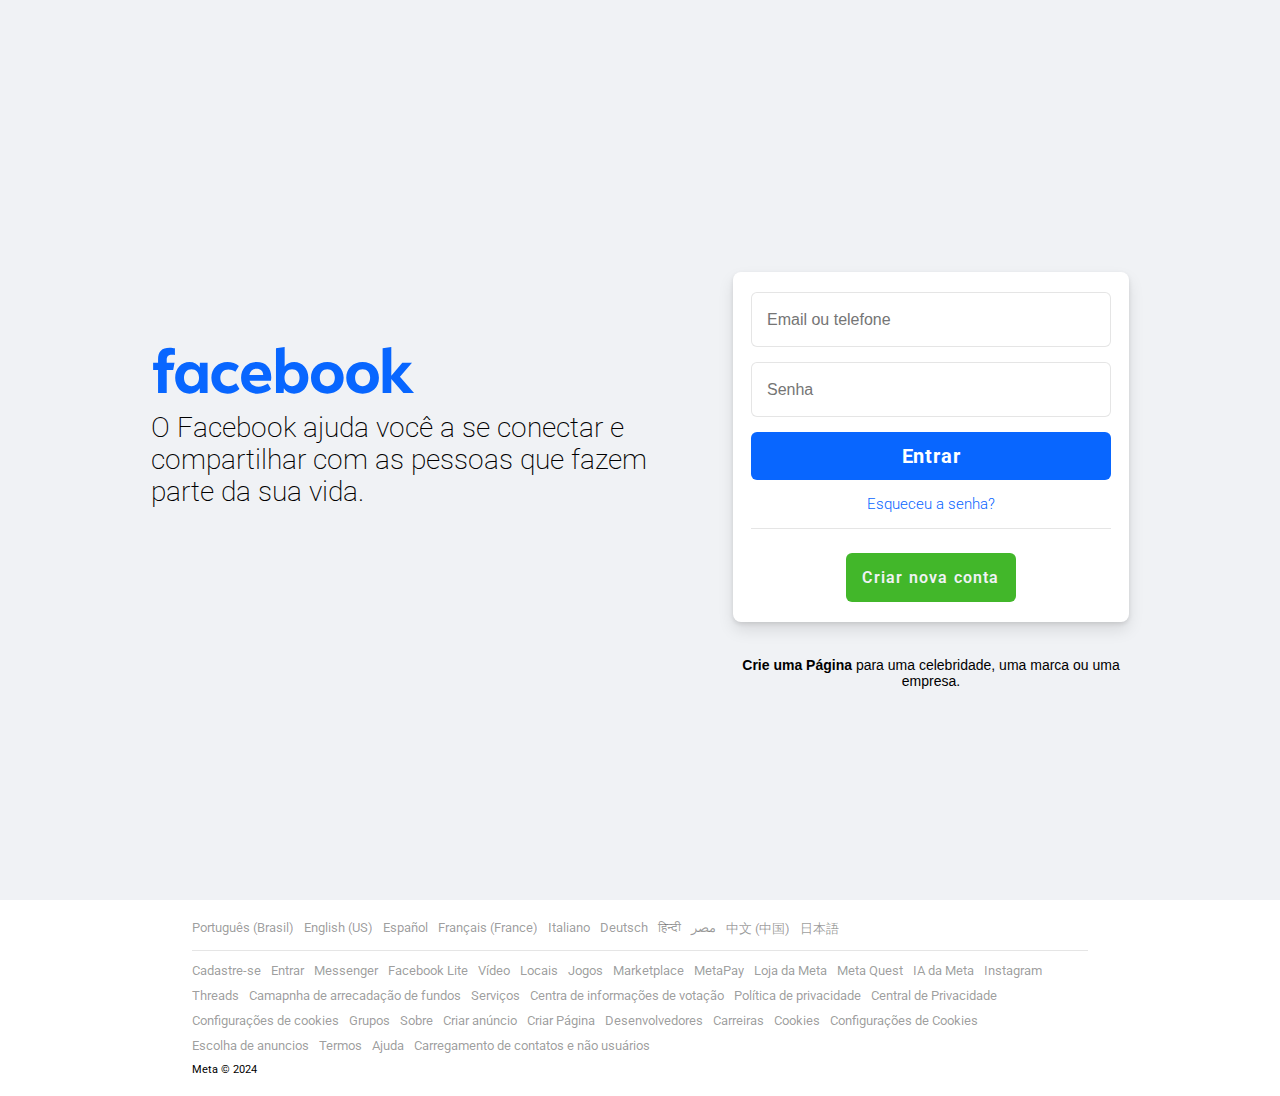
==== exercicios/loginFB/index.html @ f98fb605 "conteúdos e exercícios de html e css" ====
<!DOCTYPE html>
<html lang="pt-br">

<head>
    <meta charset="UTF-8">
    <meta name="viewport" content="width=device-width, initial-scale=1.0">

    <link rel="shortcut icon" href="imagens/icons8-facebook-novo-16.png" type="image/x-icon">

    <link rel="stylesheet" href="css/style.css">

    <title>Facebook - entre ou cadastre-se</title>
</head>

<body>
    <main>
        <section class="content">
            <section class="mensagem">
                <div class="logo">
                    <img src="./imagens/facebook-logo.svg" alt="facebook-logo" class="facebook-logo">
                </div>
                <h2 class="facebook-msg">O Facebook ajuda você a se conectar e compartilhar com as pessoas que fazem
                    parte da sua vida.</h2>

            </section>
            <section class="login">
                <div class="login-form">
                    <form action="">
                        <input type="text" name="" id="" placeholder="Email ou telefone">
                        <input type="password" name="" id="" placeholder="Senha">
                        <input type="button" value="Entrar">
                        
                    </form>
                    <div class="esqueceu-a-senha">
                        <a href="#">Esqueceu a senha?</a>
                    </div>
                    <div class="line"></div>
                    <div class="nova-conta">
                        <a href="#" type="button" class="nova-conta-btn">Criar nova conta</a>
                    </div>
                </div>
                <div class="sugestao">
                    <a href="#"><strong>Crie uma Página</strong></a> para uma celebridade, uma marca ou uma empresa.</a>
                </div>
            </section>
        </section>
    </main>
    <footer>
        <div class="conteudo-rodape">
            <div class="idiomas">
                <a href="#">Português (Brasil)</a>
                <a href="#">English (US)</a>
                <a href="#">Español</a>
                <a href="#">Français (France)</a>
                <a href="#">Italiano</a>
                <a href="#">Deutsch</a>
                <a href="#">हिन्दी</a>
                <a href="#">مصر</a>
                <a href="#">中文    (中国)</a>
                <a href="#">日本語</a>
                <a href="#" type="button"></a>
            </div>
            <div class="linha-rodape"></div>
            <div class="menu-rodape">
                <a href="#">Cadastre-se</a>
                <a href="#">Entrar</a>
                <a href="#">Messenger</a>
                <a href="#">Facebook Lite</a>
                <a href="#">Vídeo</a>
                <a href="#">Locais</a>
                <a href="#">Jogos</a>
                <a href="#">Marketplace</a>
                <a href="#">MetaPay</a>
                <a href="#">Loja da Meta</a>
                <a href="#">Meta Quest</a>
                <a href="#">IA da Meta</a>
                <a href="#">Instagram</a>
                <a href="#">Threads</a>
                <a href="#">Camapnha de arrecadação de fundos</a>
                <a href="#">Serviços</a>
                <a href="#">Centra de informações de votação</a>
                <a href="#">Política de privacidade</a>
                <a href="#">Central de Privacidade</a>
                <a href="#">Configurações de cookies</a>
                <a href="#">Grupos</a>
                <a href="#">Sobre</a>
                <a href="#">Criar anúncio</a>
                <a href="#">Criar Página</a>
                <a href="#">Desenvolvedores</a>
                <a href="#">Carreiras</a>
                <a href="#">Cookies</a>
                <a href="#">Configurações de Cookies</a>
                <a href="#">Escolha de anuncios</a>
                <a href="#">Termos</a>
                <a href="#">Ajuda</a>
                <a href="#">Carregamento de contatos e não usuários</a> 
            </div>
            <div class="copyright">
                <p>Meta © 2024</p>
            </div>
        </div>
    </footer>
</body>

</html>
---- exercicios/loginFB/css/style.css ----
@import url("https://fonts.googleapis.com/css2?family=Roboto&display=swap");
:root {
	--color-1: #f0f2f5;
	--color-2: #0866ff;
	--color-3: #42b72a;
	--color-4: #ffffff;
	--color-5: #000000;

	--color-5-rbga-1: rgba(0, 0, 0, 0.1);
	--color-5-rgba-2: rgba(0, 0, 0, 0.2);
	--color-5-rgba-4: rgba(0, 0, 0, 0.4);
	--color-3-hover: #379e22;
}

* {
	margin: 0;
	padding: 0;
	box-sizing: border-box;
}

body {
	background-color: var(--color-1);
	width: 100%;
	display: flex;
	flex-direction: column;
	justify-content: space-around;
	height: auto;
}
main {
	height: 100vh;
	display: flex;
	align-items: center;
	justify-content: center;
}

.content{
	width: 980px;
	display: flex;
	justify-content: space-around;
	align-items: center;
	flex-wrap: wrap;
	gap: 80px;
	padding-bottom: 40px;
}

.mensagem {
	display: flex;
	flex-direction: column;
	gap: 13px;
	width: 500px;
	padding-bottom: 8px;
}

.facebook-logo {
	height: 106px;
	margin: -28px;
}

.facebook-msg{
	font-size: 28px;
	line-height: 32px;
	font-family: "Roboto", Calibri, sans-serif;
	font-weight: 200;
	font-style: normal;
	width: 500px;
	
}
.login {
	width: 396px;
	height: 456px;
	display: flex;
	flex-direction: column;
	gap: 15px;
	
}
.login-form {
	display: flex;
	flex-direction: column;
	align-items: center;
	gap: 15px;
	background-color: var(--color-4);
	margin-top: 70px;
	padding: 20px;
	border-radius: 8px;
	width: 396px;
	box-shadow: 0 2px 4px var(--color-5-rbga-1), 0 8px 16px var(--color-5-rbga-1);
}

form {
	display: flex;
	flex-direction: column;
	align-items: center;
	gap: 15px;
}

form input{
	width: 360px;
	height: 55px;
	font-size: 16px;
	border-radius: 6px;
	border: 1.9px solid var(--color-5-rbga-1);
}
form input[type="text"], input[type="password"]{
	padding-left: 15px;
}

form input:focus{
	outline: none;
	border: 1.9px solid var(--color-2);
}
form input:focus::placeholder{
	color: var(--color-5-rgba-2);
}

form input[type="button"]{
	height: 48px;
	background-color: var(--color-2);
	color: var(--color-4);
	font-family: 'Roboto', Calibri, sans-serif;
	font-size: 20px;
	font-weight: bold;
	letter-spacing: 0.8px;
	border: none;
	cursor: pointer;
	text-align: center;

}
.esqueceu-a-senha > a{
	text-decoration: none;
	color: var(--color-2);
	font-family: 'Roboto', Calibri, sans-serif;
	font-size: 11pt;
	font-weight: 300;
}

.line{
	width: 360px;
	height: 1px;
	background-color: var(--color-5-rbga-1);
	
}
.nova-conta{
	margin-top: 10px;

}
.nova-conta-btn{
	background-color: var(--color-3);
	color: var(--color-1);
	text-decoration: none;
	border: none;
    border-radius: 6px;
    padding: 15px 16px;
	font-family: 'Roboto', Calibri, sans-serif;
	letter-spacing: 1.2px;
	font-size: 12pt;
	font-weight: 600;
    line-height: 48px;
}

.nova-conta-btn:hover{
	background-color: var(--color-3-hover);
}
.sugestao{
	margin-top: 20px;
	font-family: "Arial", sans-serif;
	font-size: 10.5pt;
	text-align: center;

}
.sugestao > a{
	color: var(--color-5);
	text-decoration: none;
    
}

footer{
	width: 100%;
	background-color: var(--color-4);
	display: flex;
	flex-direction: column;
	align-items: center;
	padding: 20px 0;
	font-family: "Roboto", sans-serif;
	font-size: 10pt;
}

.conteudo-rodape{
	display: flex;
	flex-direction: column;
	align-items: flex-start;
	width: 70%;
}
.idiomas, .menu-rodape{
	display: flex;
	flex-flow: row wrap;
	gap: 10px;
}
.idiomas a, .menu-rodape a {
	color: var(--color-5-rgba-4);
	text-decoration: none;
}
.linha-rodape{
	background-color: var(--color-5-rbga-1);
	width: 100%;
	height: 1px;
	margin: 12px 0;
}

.copyright{
	font-size: 8pt;
	margin-top: 10px;
}
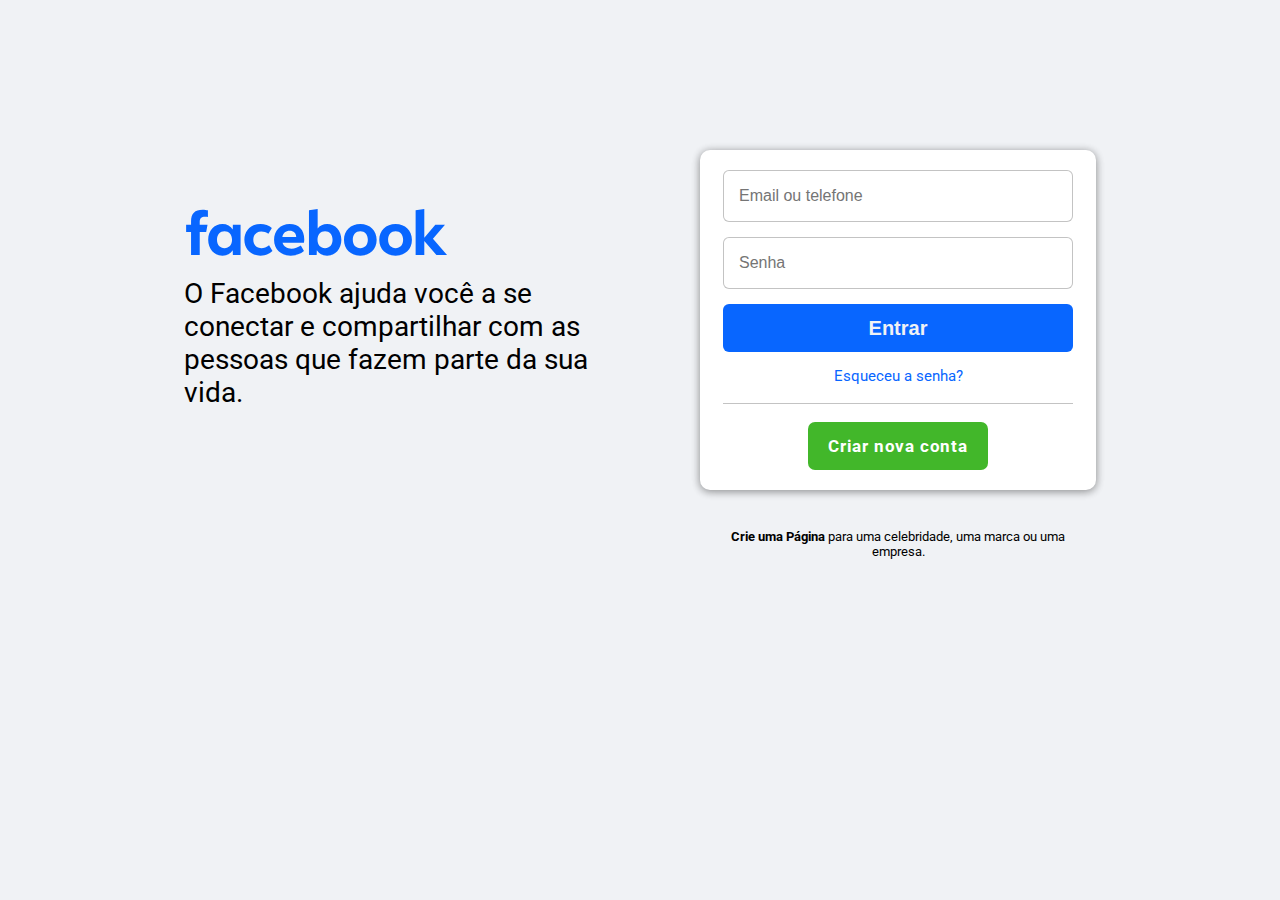
==== commit 2e866b22: "projeto facebook" ====
--- a/exercicios/loginFB/index.html
+++ b/exercicios/loginFB/index.html
@@ -14,90 +14,36 @@
 
 <body>
     <main>
-        <section class="content">
+        <section class="container">
             <section class="mensagem">
-                <div class="logo">
+               <div class="logo">
                     <img src="./imagens/facebook-logo.svg" alt="facebook-logo" class="facebook-logo">
                 </div>
-                <h2 class="facebook-msg">O Facebook ajuda você a se conectar e compartilhar com as pessoas que fazem
-                    parte da sua vida.</h2>
-
+                <p>O Facebook ajuda você a se conectar e compartilhar com as pessoas que fazem parte da sua vida.</p>
             </section>
             <section class="login">
                 <div class="login-form">
                     <form action="">
-                        <input type="text" name="" id="" placeholder="Email ou telefone">
-                        <input type="password" name="" id="" placeholder="Senha">
-                        <input type="button" value="Entrar">
-                        
+                        <input type="text" name="" id="email" placeholder="Email ou telefone">
+                        <input type="password" name="" id="senha" placeholder="Senha">
+                        <input type="button" id="entrar" value="Entrar">
+                        <a href="#" class="esqueceu-senha">Esqueceu a senha?</a>
+                        <div class="linha"></div>
+                        <a href="#" type="button" class="nova-conta-btn">Criar nova conta</a>
                     </form>
-                    <div class="esqueceu-a-senha">
-                        <a href="#">Esqueceu a senha?</a>
-                    </div>
-                    <div class="line"></div>
-                    <div class="nova-conta">
-                        <a href="#" type="button" class="nova-conta-btn">Criar nova conta</a>
-                    </div>
                 </div>
                 <div class="sugestao">
-                    <a href="#"><strong>Crie uma Página</strong></a> para uma celebridade, uma marca ou uma empresa.</a>
+                    <a href="#"><strong>Crie uma Página</strong></a> para uma celebridade, uma marca ou uma empresa.
                 </div>
             </section>
         </section>
+
     </main>
     <footer>
         <div class="conteudo-rodape">
-            <div class="idiomas">
-                <a href="#">Português (Brasil)</a>
-                <a href="#">English (US)</a>
-                <a href="#">Español</a>
-                <a href="#">Français (France)</a>
-                <a href="#">Italiano</a>
-                <a href="#">Deutsch</a>
-                <a href="#">हिन्दी</a>
-                <a href="#">مصر</a>
-                <a href="#">中文    (中国)</a>
-                <a href="#">日本語</a>
-                <a href="#" type="button"></a>
-            </div>
-            <div class="linha-rodape"></div>
-            <div class="menu-rodape">
-                <a href="#">Cadastre-se</a>
-                <a href="#">Entrar</a>
-                <a href="#">Messenger</a>
-                <a href="#">Facebook Lite</a>
-                <a href="#">Vídeo</a>
-                <a href="#">Locais</a>
-                <a href="#">Jogos</a>
-                <a href="#">Marketplace</a>
-                <a href="#">MetaPay</a>
-                <a href="#">Loja da Meta</a>
-                <a href="#">Meta Quest</a>
-                <a href="#">IA da Meta</a>
-                <a href="#">Instagram</a>
-                <a href="#">Threads</a>
-                <a href="#">Camapnha de arrecadação de fundos</a>
-                <a href="#">Serviços</a>
-                <a href="#">Centra de informações de votação</a>
-                <a href="#">Política de privacidade</a>
-                <a href="#">Central de Privacidade</a>
-                <a href="#">Configurações de cookies</a>
-                <a href="#">Grupos</a>
-                <a href="#">Sobre</a>
-                <a href="#">Criar anúncio</a>
-                <a href="#">Criar Página</a>
-                <a href="#">Desenvolvedores</a>
-                <a href="#">Carreiras</a>
-                <a href="#">Cookies</a>
-                <a href="#">Configurações de Cookies</a>
-                <a href="#">Escolha de anuncios</a>
-                <a href="#">Termos</a>
-                <a href="#">Ajuda</a>
-                <a href="#">Carregamento de contatos e não usuários</a> 
-            </div>
-            <div class="copyright">
-                <p>Meta © 2024</p>
-            </div>
+            <div class="idiomas"></div>
+            <div class="footer-linha"></div>
+            <div class="menu-rodape"></div>
         </div>
     </footer>
 </body>
--- a/exercicios/loginFB/css/style.css
+++ b/exercicios/loginFB/css/style.css
@@ -1,4 +1,4 @@
-@import url("https://fonts.googleapis.com/css2?family=Roboto&display=swap");
+@import url("https://fonts.googleapis.com/css2?family=Roboto:ital,wght@0,300;0,400;1,300&display=swap");
 :root {
 	--color-1: #f0f2f5;
 	--color-2: #0866ff;
@@ -6,10 +6,11 @@
 	--color-4: #ffffff;
 	--color-5: #000000;
 
-	--color-5-rbga-1: rgba(0, 0, 0, 0.1);
-	--color-5-rgba-2: rgba(0, 0, 0, 0.2);
-	--color-5-rgba-4: rgba(0, 0, 0, 0.4);
+	--color-2-input-form: #c6f2fe;
+	--color-5-rgba-text: rgba(0, 0, 0, 0.2);
+	--color-5-rgba: rgba(0, 0, 0, 0.236);
 	--color-3-hover: #379e22;
+	--color-2-hover: #1b6bff;
 }
 
 * {
@@ -21,34 +22,29 @@
 body {
 	background-color: var(--color-1);
 	width: 100%;
-	display: flex;
-	flex-direction: column;
-	justify-content: space-around;
-	height: auto;
+	font-family: "Roboto", Arial, Helvetica, --sans-serif;
+	font-weight: 400;
+	font-style: normal;
 }
 main {
 	height: 100vh;
 	display: flex;
-	align-items: center;
-	justify-content: center;
+	align-items: flex-start;
+	justify-content: space-around;
+	padding-inline: 10rem;
 }
 
-.content{
-	width: 980px;
+.container {
+	width: 100%;
 	display: flex;
-	justify-content: space-around;
+	flex-flow: row wrap;
 	align-items: center;
-	flex-wrap: wrap;
-	gap: 80px;
-	padding-bottom: 40px;
+	justify-content: space-between;
+	margin-top: 5rem;
+	padding-inline: 1.5rem;
 }
-
-.mensagem {
-	display: flex;
-	flex-direction: column;
-	gap: 13px;
-	width: 500px;
-	padding-bottom: 8px;
+.logo {
+	margin-bottom: 1rem;
 }
 
 .facebook-logo {
@@ -56,24 +52,24 @@
 	margin: -28px;
 }
 
-.facebook-msg{
-	font-size: 28px;
-	line-height: 32px;
-	font-family: "Roboto", Calibri, sans-serif;
-	font-weight: 200;
-	font-style: normal;
-	width: 500px;
-	
+.mensagem {
+	width: 50%;
 }
+
+.mensagem p {
+	font-size: 21pt;
+}
+
 .login {
+	display: flex;
+	flex-direction: column;
+	align-items: center;
+	gap: 15px;
 	width: 396px;
 	height: 456px;
-	display: flex;
-	flex-direction: column;
-	gap: 15px;
-	
 }
-.login-form {
+
+.login-form{
 	display: flex;
 	flex-direction: column;
 	align-items: center;
@@ -81,9 +77,16 @@
 	background-color: var(--color-4);
 	margin-top: 70px;
 	padding: 20px;
-	border-radius: 8px;
+	border-radius: 10px;
 	width: 396px;
-	box-shadow: 0 2px 4px var(--color-5-rbga-1), 0 8px 16px var(--color-5-rbga-1);
+	box-shadow: 0 1px 8px var(--color-5-rgba), 0 2px 8px var(--color-5-rgba);
+}
+
+.login::after:hover {
+	display: flex;
+	flex-direction: column;
+	align-items: center;
+	gap: 15px;
 }
 
 form {
@@ -91,122 +94,88 @@
 	flex-direction: column;
 	align-items: center;
 	gap: 15px;
+	width: 350px;
+	height: 300px;
 }
 
-form input{
-	width: 360px;
-	height: 55px;
-	font-size: 16px;
+:is(#email, #senha, #entrar) {
+	width: 100%;
+	height: 40px;
 	border-radius: 6px;
-	border: 1.9px solid var(--color-5-rbga-1);
 }
-form input[type="text"], input[type="password"]{
-	padding-left: 15px;
+:is(#email, #senha) {
+	font-size: 12pt;
+	padding: 25px 15px;
+	outline: none;
+	border: 1.5px solid var(--color-5-rgba);
 }
 
-form input:focus{
-	outline: none;
-	border: 1.9px solid var(--color-2);
+:is(#email, #senha):focus {
+	border: 1.5px solid var(--color-2);
 }
-form input:focus::placeholder{
-	color: var(--color-5-rgba-2);
+:is(#email, #senha):focus::placeholder {
+	color: var(--color-5-rgba-text);
+}
+#entrar {
+	background-color: var(--color-2);
+	color: var(--color-1);
+	font-size: 15pt;
+	font-weight: bold;
+	height: 52px;
+	text-align: center;
+	cursor: pointer;
+	border: none;
 }
 
-form input[type="button"]{
-	height: 48px;
-	background-color: var(--color-2);
-	color: var(--color-4);
-	font-family: 'Roboto', Calibri, sans-serif;
-	font-size: 20px;
+#entrar:hover {
+	background-color: var(--color-2-hover);
+}
+
+.esqueceu-senha {
+	text-decoration: none;
+	color: var(--color-2);
+	font-size: 11pt;
+}
+
+.esqueceu-senha:hover {
+	text-decoration: underline;
+}
+
+.linha {
+	width: 100%;
+	height: 1px;
+	background-color: var(--color-5-rgba);
+	margin-block: 3px;
+}
+.nova-conta-btn {
+	text-decoration: none;
+	text-align: center;
+	font-size: 13pt;
 	font-weight: bold;
 	letter-spacing: 0.8px;
-	border: none;
-	cursor: pointer;
-	text-align: center;
-
-}
-.esqueceu-a-senha > a{
-	text-decoration: none;
-	color: var(--color-2);
-	font-family: 'Roboto', Calibri, sans-serif;
-	font-size: 11pt;
-	font-weight: 300;
+	color: var(--color-4);
+	background-color: var(--color-3);
+	width: 180px;
+	padding: 14px;
+	border-radius: 7px;
 }
 
-.line{
-	width: 360px;
-	height: 1px;
-	background-color: var(--color-5-rbga-1);
-	
-}
-.nova-conta{
-	margin-top: 10px;
-
-}
-.nova-conta-btn{
-	background-color: var(--color-3);
-	color: var(--color-1);
-	text-decoration: none;
-	border: none;
-    border-radius: 6px;
-    padding: 15px 16px;
-	font-family: 'Roboto', Calibri, sans-serif;
-	letter-spacing: 1.2px;
-	font-size: 12pt;
-	font-weight: 600;
-    line-height: 48px;
+.nova-conta-btn:hover {
+	background-color: var(--color-3-hover);
 }
 
-.nova-conta-btn:hover{
-	background-color: var(--color-3-hover);
-}
 .sugestao{
-	margin-top: 20px;
-	font-family: "Arial", sans-serif;
-	font-size: 10.5pt;
+	margin-top: 1.5rem;
+	padding-inline: 0.8rem;
+	font-size: 10pt;
 	text-align: center;
-
-}
-.sugestao > a{
-	color: var(--color-5);
-	text-decoration: none;
-    
 }
 
-footer{
-	width: 100%;
-	background-color: var(--color-4);
-	display: flex;
-	flex-direction: column;
-	align-items: center;
-	padding: 20px 0;
-	font-family: "Roboto", sans-serif;
-	font-size: 10pt;
+.sugestao > a{
+	text-decoration: none;
+	color: var(--color-5);
 }
 
-.conteudo-rodape{
-	display: flex;
-	flex-direction: column;
-	align-items: flex-start;
-	width: 70%;
+.sugestao > a:hover{
+	text-decoration: underline;
 }
-.idiomas, .menu-rodape{
-	display: flex;
-	flex-flow: row wrap;
-	gap: 10px;
-}
-.idiomas a, .menu-rodape a {
-	color: var(--color-5-rgba-4);
-	text-decoration: none;
-}
-.linha-rodape{
-	background-color: var(--color-5-rbga-1);
-	width: 100%;
-	height: 1px;
-	margin: 12px 0;
-}
-
-.copyright{
-	font-size: 8pt;
-	margin-top: 10px;
-}
